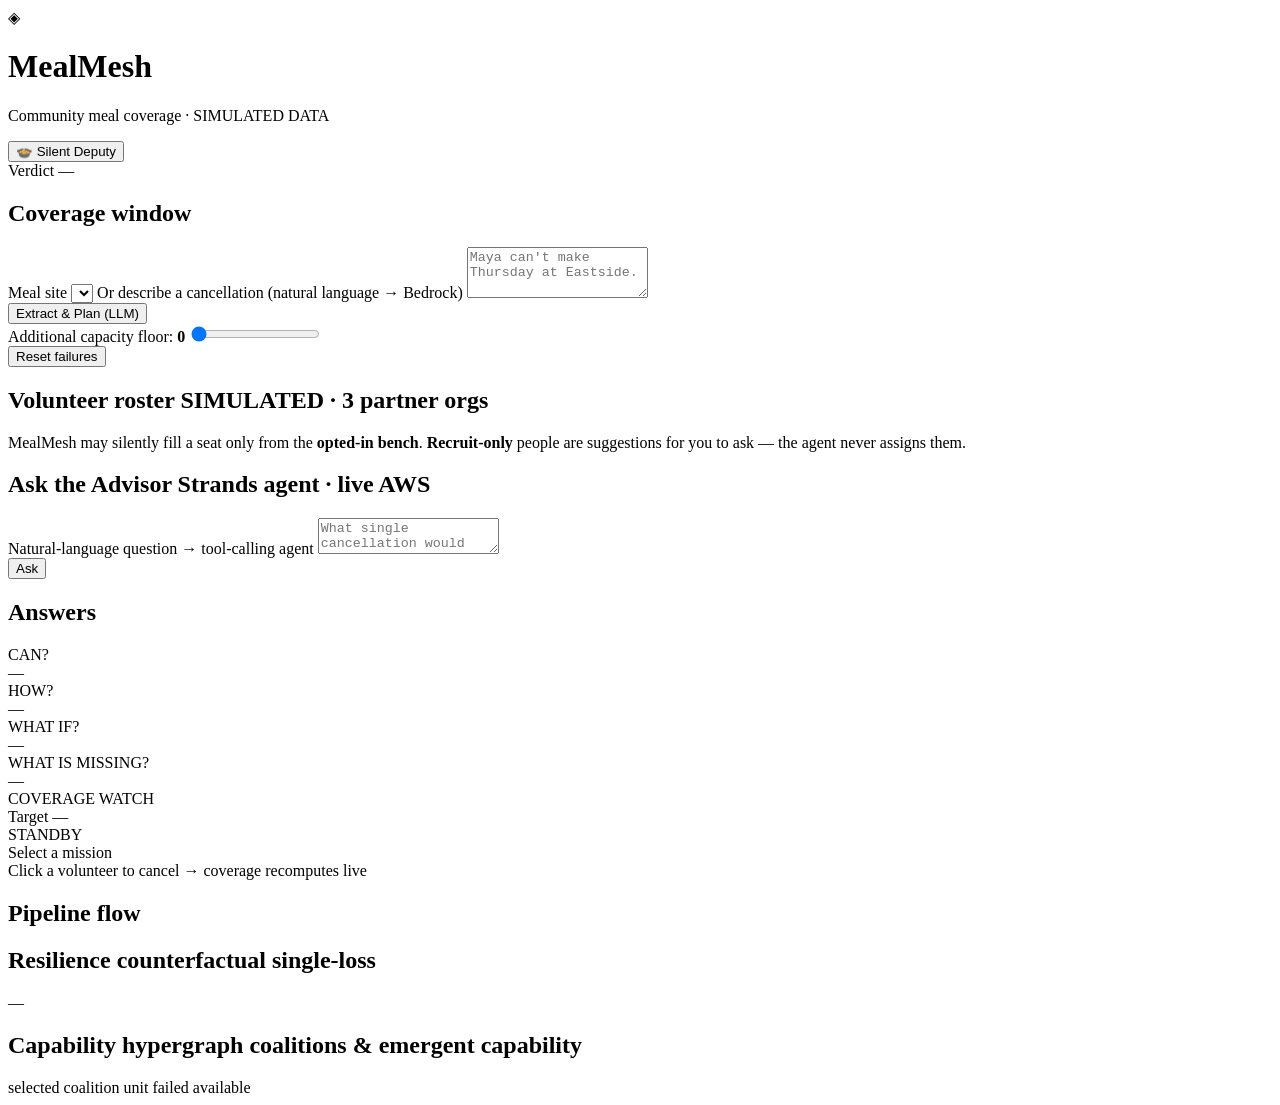
==== app/api/static/index.html @ 828319d0 "MealMesh: autonomous coverage for a community meal program Retarget the deterministic pipeline from " ====
<!doctype html>
<html lang="en" data-theme="dark">
<head>
  <meta charset="utf-8" />
  <meta name="viewport" content="width=device-width, initial-scale=1" />
  <title>MealMesh — Community Meal Coverage</title>
  <link rel="stylesheet" href="/static/vendor/leaflet.css" />
  <link rel="stylesheet" href="/static/styles.css" />
</head>
<body>
  <header class="topbar">
    <div class="brand">
      <div class="logo">◈</div>
      <div>
        <h1>MealMesh</h1>
        <p class="tagline">Community meal coverage · <span class="sim">SIMULATED DATA</span></p>
      </div>
    </div>
    <div class="topbar-right">
      <button id="sentinelBtn" class="btn btn-sentinel" type="button">🍲 Silent Deputy</button>
      <div class="verdict" id="verdict" data-state="muted">
        <span class="verdict-label">Verdict</span>
        <span class="verdict-value" id="verdictValue">—</span>
      </div>
    </div>
  </header>

  <main class="layout">
    <!-- LEFT: controls + answers -->
    <section class="panel col-left">
      <div class="card banner" id="reviewBanner" hidden>
        <div class="banner-title" id="bannerTitle">⚠ Human review required</div>
        <ul class="banner-list" id="bannerList"></ul>
        <div class="banner-hint" id="bannerHint"></div>
      </div>
      <div class="card">
        <h2>Coverage window</h2>
        <label class="field">
          <span>Meal site</span>
          <select id="presetSelect"></select>
        </label>
        <label class="field">
          <span>Or describe a cancellation (natural language → Bedrock)</span>
          <textarea id="nlQuery" rows="3" placeholder="Maya can't make Thursday at Eastside."></textarea>
        </label>
        <div class="row">
          <button id="extractBtn" class="btn">Extract &amp; Plan (LLM)</button>
        </div>
        <label class="field">
          <span>Additional capacity floor: <b id="capVal">0</b></span>
          <input type="range" id="capSlider" min="0" max="10" value="0" />
        </label>
        <div class="row">
          <button id="resetBtn" class="btn btn-ghost">Reset failures</button>
        </div>
        <p class="mission-line" id="missionLine"></p>
        <p class="msg" id="msg"></p>
      </div>

      <div class="card">
        <h2>Volunteer roster <span class="sub" id="rosterScope">SIMULATED · 3 partner orgs</span></h2>
        <p class="roster-hint">
          MealMesh may silently fill a seat only from the <b>opted-in bench</b>.
          <b>Recruit-only</b> people are suggestions for you to ask — the agent never assigns them.
        </p>
        <div class="roster" id="roster"></div>
      </div>

      <div class="card">
        <h2>Ask the Advisor <span class="sub">Strands agent · live AWS</span></h2>
        <label class="field">
          <span>Natural-language question → tool-calling agent</span>
          <textarea id="advisorQ" rows="2" placeholder="What single cancellation would leave Eastside uncovered?"></textarea>
        </label>
        <div class="row">
          <button id="advisorBtn" class="btn">Ask</button>
        </div>
        <p class="advisor-answer" id="advisorA"></p>
        <p class="advisor-tools" id="advisorTools"></p>
      </div>

      <div class="card answers">
        <h2>Answers</h2>
        <div class="answer" id="ans-can" data-state="info"><div class="a-q">CAN?</div><div class="a-a">—</div></div>
        <div class="answer" id="ans-how" data-state="info"><div class="a-q">HOW?</div><div class="a-a">—</div></div>
        <div class="answer" id="ans-whatif" data-state="info"><div class="a-q">WHAT IF?</div><div class="a-a">—</div></div>
        <div class="answer" id="ans-missing" data-state="info"><div class="a-q">WHAT IS MISSING?</div><div class="a-a">—</div></div>
      </div>
    </section>

    <!-- CENTER: map -->
    <section class="panel col-map">
      <div id="map"></div>
      <div class="map-vignette" aria-hidden="true"></div>
      <div class="map-hud" id="mapHud">
        <div class="map-hud-region" id="mapRegion"></div>
        <div class="map-hud-live"><span class="live-dot"></span>COVERAGE WATCH</div>
      </div>
      <div class="map-status" id="mapStatus">
        <div class="ms-dest">
          <span class="ms-k">Target</span>
          <span class="ms-v" id="msDest">—</span>
        </div>
        <div class="ms-chip" id="msChip" data-state="muted">STANDBY</div>
        <div class="ms-meta" id="msMeta">Select a mission</div>
      </div>
      <div class="map-hint">Click a volunteer to cancel → coverage recomputes live</div>
      <div class="map-legend" id="legend"></div>
    </section>

    <!-- RIGHT: flow + resilience + hypergraph -->
    <section class="panel col-right">
      <div class="card">
        <h2>Pipeline flow</h2>
        <div class="flow" id="flow"></div>
      </div>
      <div class="card">
        <h2>Resilience <span class="sub">counterfactual single-loss</span></h2>
        <div class="chips" id="resilience"><div class="empty">—</div></div>
      </div>
      <div class="card grow">
        <h2>Capability hypergraph <span class="sub">coalitions &amp; emergent capability</span></h2>
        <div id="hypergraph"></div>
        <div class="hg-legend" id="hgLegend">
          <span><i style="background:#3987e5"></i>selected</span>
          <span><i style="background:#199e70"></i>coalition unit</span>
          <span><i style="background:#d03b3b"></i>failed</span>
          <span><i style="background:#898781"></i>available</span>
        </div>
      </div>
    </section>
  </main>

  <!-- Sentinel overlay: the autonomous background-monitoring showcase -->
  <div class="sentinel-overlay" id="sentinelOverlay" hidden>
    <div class="sentinel-modal" role="dialog" aria-modal="true" aria-label="MealMesh Silent Deputy">
      <header class="sentinel-head">
        <div>
          <h2>🍲 MealMesh Silent Deputy <span class="theme-tag">Agents for Humans</span></h2>
          <p>Restaffs from the opted-in bench. The coordinator hears only when a meal site would go uncovered.</p>
          <p class="sentinel-why">
            A language model only reads the messages. A CP-SAT solver picks every person — and only from
            volunteers who opted in, so nobody is auto-assigned who did not agree to be.
          </p>
        </div>
        <button class="sentinel-close" id="sentinelClose" type="button" aria-label="Close">✕</button>
      </header>

      <div class="sentinel-mission" id="sentinelMission"></div>

      <div class="sentinel-controls">
        <button class="btn" id="sentinelPlay" type="button">▶ Play timeline</button>
        <button class="btn btn-ghost" id="sentinelStep" type="button">Step ▸</button>
        <button class="btn btn-ghost" id="sentinelReset" type="button">↺ Reset</button>
        <div class="sentinel-tally" id="sentinelTally">
          <span class="t-item"><b id="tAuto">0</b> handled autonomously</span>
          <span class="t-item t-esc"><b id="tEsc">0</b> escalated to a human</span>
        </div>
      </div>

      <div class="sentinel-policy">
        <span><i class="pd silent"></i>silent</span>
        <span><i class="pd auto"></i>auto-recomposed</span>
        <span><i class="pd improved"></i>improved</span>
        <span><i class="pd resolved"></i>resolved</span>
        <span><i class="pd escalated"></i>decision needed</span>
        <span class="sentinel-route" id="sentinelRoute"></span>
      </div>

      <div class="sentinel-timeline" id="sentinelTimeline"></div>
    </div>
  </div>

  <script src="/static/vendor/leaflet.js"></script>
  <script src="/static/vendor/cytoscape.min.js"></script>
  <script src="/static/app.js"></script>
</body>
</html>
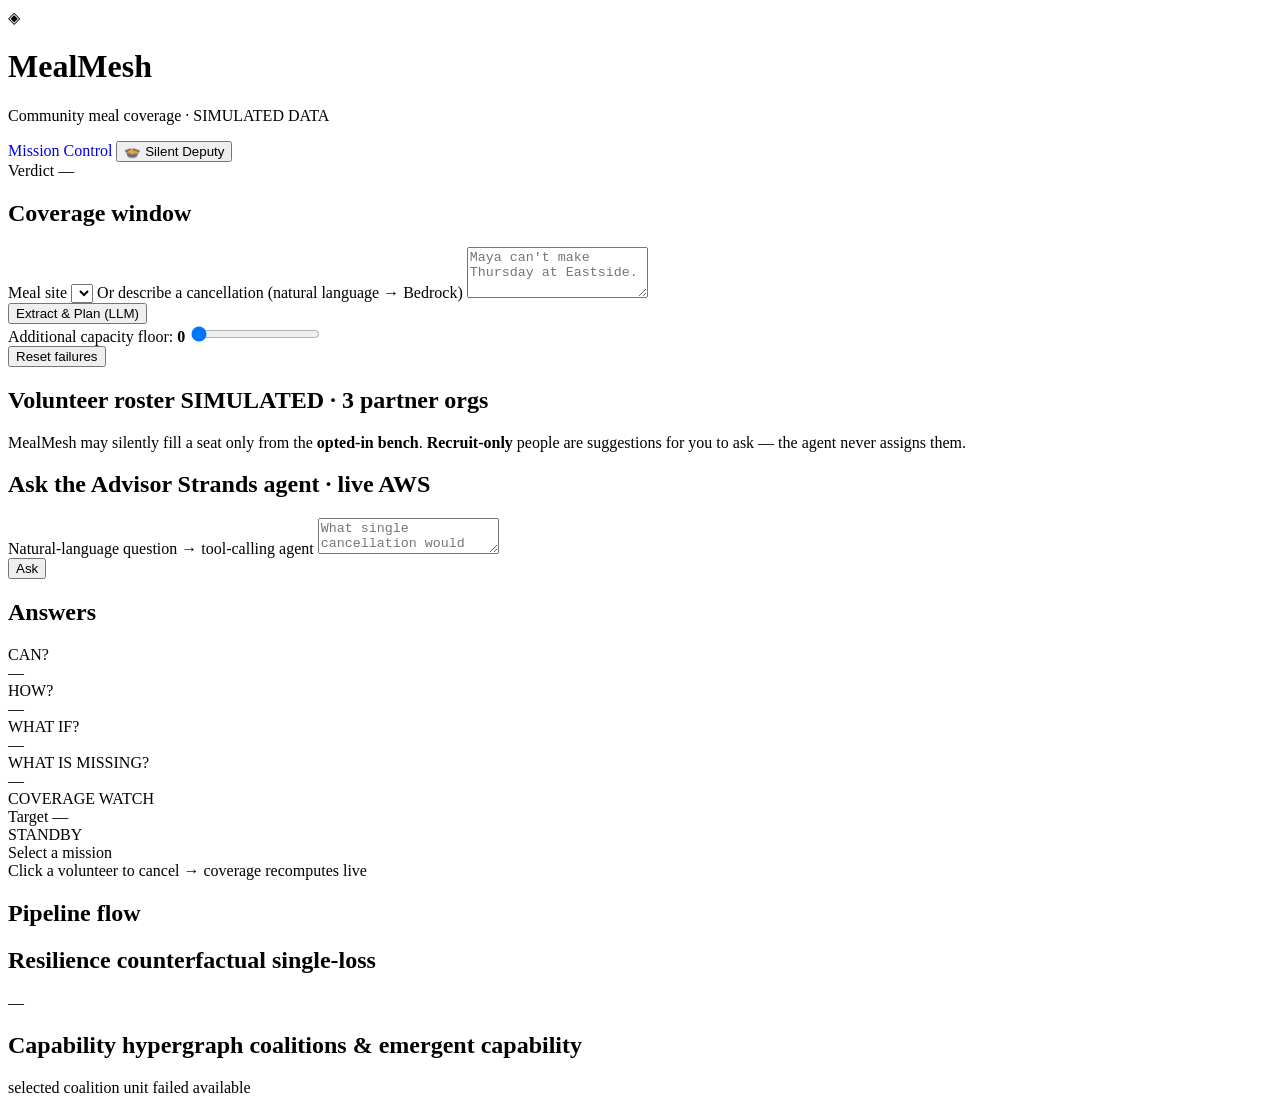
==== commit 82fbfa58: "Added docs" ====
--- a/app/api/static/index.html
+++ b/app/api/static/index.html
@@ -17,6 +17,7 @@
       </div>
     </div>
     <div class="topbar-right">
+      <a href="/mission-control" class="btn btn-ghost" style="flex:none;text-decoration:none">Mission Control</a>
       <button id="sentinelBtn" class="btn btn-sentinel" type="button">🍲 Silent Deputy</button>
       <div class="verdict" id="verdict" data-state="muted">
         <span class="verdict-label">Verdict</span>
